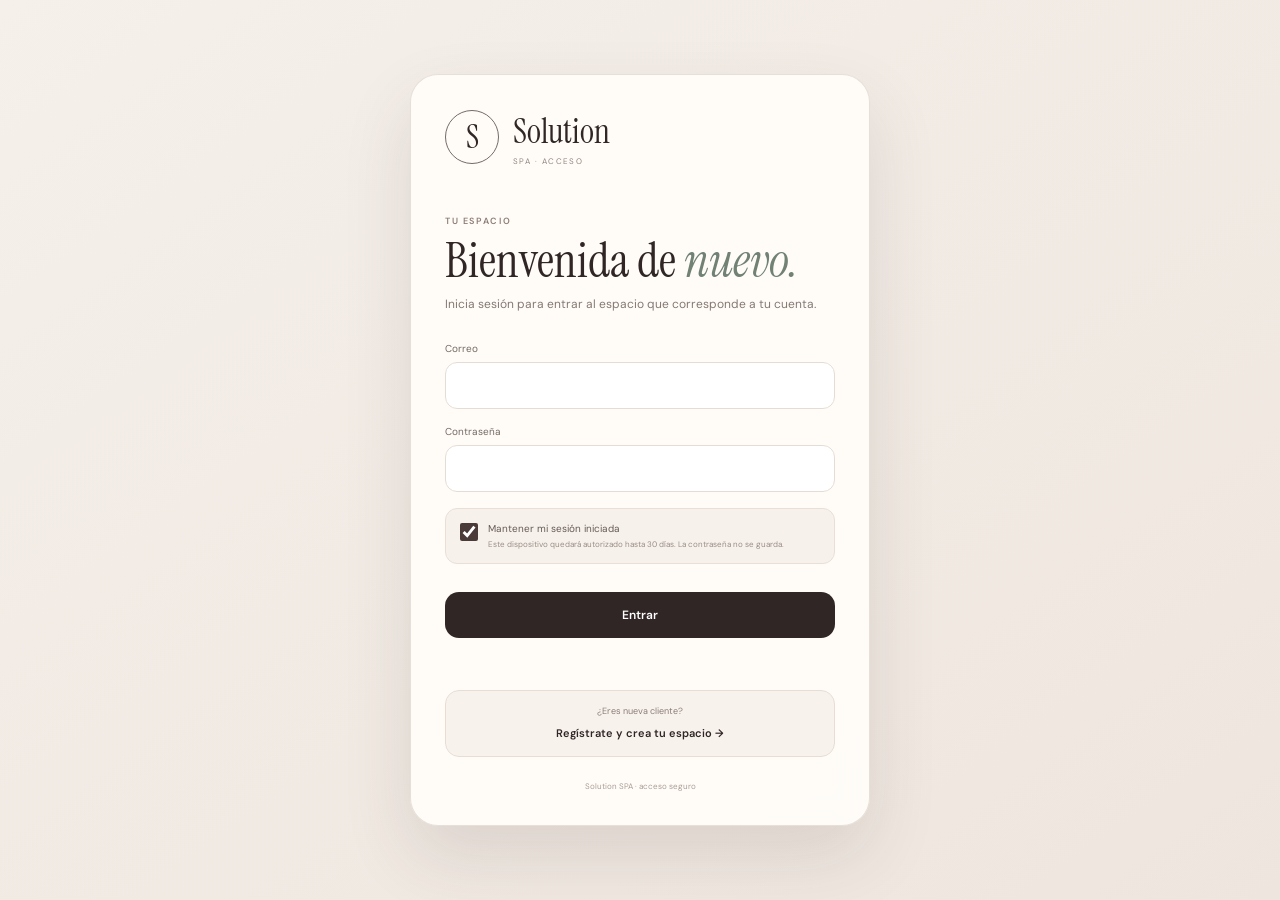
==== admin/index.html @ 6af40afe "Bump admin modal stylesheet version" ====
<!doctype html>
<html lang="es-MX">
<head>
<meta charset="UTF-8"><meta name="viewport" content="width=device-width,initial-scale=1">
<meta http-equiv="Cache-Control" content="no-cache, no-store, must-revalidate"><meta http-equiv="Pragma" content="no-cache"><meta http-equiv="Expires" content="0">
<title>Solution SPA · Gestión</title>
<link rel="preconnect" href="https://fonts.googleapis.com"><link rel="preconnect" href="https://fonts.gstatic.com" crossorigin>
<link href="https://fonts.googleapis.com/css2?family=DM+Sans:wght@400;500;600&family=Instrument+Serif:ital@0;1&display=swap" rel="stylesheet">
<link rel="stylesheet" href="admin-v2.css?v=20260823-modal-scroll"><link rel="stylesheet" href="ux-enhancements.css?v=20260823-web1">
<style>
.calendar-day:not(.has-appointments) .day-count{display:none!important}.calendar-day.has-appointments:not(.is-selected){background:#fbf3ef;border-color:#d8b3a8;box-shadow:inset 0 0 0 1px rgba(197,142,130,.15)}.calendar-day.has-appointments .day-count{display:grid;place-items:center;min-width:24px;height:24px;padding:0 7px;border-radius:999px;background:#b97f70;color:#fff;font-size:9px;font-weight:700;box-shadow:0 4px 10px rgba(121,78,68,.22)}.calendar-day.is-selected.has-appointments .day-count{background:#f0c8bd;color:#302626;box-shadow:none}.client-open{width:100%;border:0;background:transparent;color:inherit;text-align:left;cursor:pointer;font:inherit;appearance:none;-webkit-appearance:none}.client-open:hover{background:#faf5f1}.client-open:focus-visible{outline:2px solid #9f7f74;outline-offset:2px}.client-detail-grid{display:grid;grid-template-columns:1fr 1fr;gap:10px;margin:22px 0 12px}.detail-item{background:#f7f1ec;border:1px solid #eadfd7;padding:16px;min-width:0}.detail-item small,.detail-notes small{display:block;font-size:8px;letter-spacing:.14em;color:#8d7a72;margin-bottom:7px}.detail-item strong{display:block;font-size:12px;font-weight:500;overflow-wrap:anywhere}.detail-notes{border-top:1px solid #eadfd7;margin-top:18px;padding-top:18px}.detail-notes p{font-size:11px;line-height:1.65;color:#665b56;margin:0;white-space:pre-wrap}.web-requests{margin-bottom:18px}.request-row{display:grid;grid-template-columns:1.2fr 1fr 1.3fr auto;gap:12px;align-items:center;padding:14px 16px;border-bottom:1px solid #eadfd7}.request-row:last-child{border-bottom:0}.request-row b{font-size:11px}.request-row span,.request-row small{font-size:9px;color:#81736d}.request-actions{display:flex;gap:6px}.request-actions button{border:1px solid #dfd2ca;background:#fff;padding:8px 10px;font:600 8px 'DM Sans',sans-serif;cursor:pointer}.request-actions button.primary{background:#302626;color:#fff;border-color:#302626}.request-new{display:inline-block;width:7px;height:7px;border-radius:50%;background:#b97f70;margin-right:6px}.top-actions{display:flex;align-items:center;justify-self:end;gap:10px}.session-slot{display:flex;align-items:center}.spa-session-actions{display:flex;align-items:center;gap:6px;white-space:nowrap}@media(max-width:850px){.top-actions{gap:5px}.spa-role-badge{display:none}.spa-logout{font-size:9px!important;padding:6px!important}}@media(max-width:760px){.request-row{grid-template-columns:1fr;gap:5px}.request-actions{margin-top:5px}}@media(max-width:520px){.client-detail-grid{grid-template-columns:1fr}}@media(max-width:380px){.calendar-day.has-appointments .day-count{font-size:7px!important;min-width:20px!important;width:auto!important;height:20px!important;padding:0 5px!important}.calendar-day:not(.has-appointments) .day-count{display:none!important}}
</style><script src="auth-guard.js?v=20260823-2236"></script>
</head><body>
<header class="topbar"><div class="logo"><b>S</b><span>Solution<small>SPA · GESTIÓN</small></span></div><nav class="topnav"><button class="active" data-view="home">Inicio</button><button data-view="agenda">Agenda</button><button data-view="clients">Clientes</button><button data-view="services">Servicios</button></nav><div class="top-actions"><button class="new topnew" id="contextAdd" aria-label="Nueva cita">＋ <span>Nueva cita</span></button><div class="session-slot" id="sessionSlot"></div></div></header>
<main><header class="pagehead"><div><p class="kicker" id="currentDate">HOY</p><h1>Buenos días, <em>Solution.</em></h1></div></header>
<section id="home" class="view active"><div class="stats"><article><small>CITAS DE HOY</small><strong id="todayCount">0</strong><p id="todayPending">Sin citas registradas</p></article><article><small>CLIENTES ACTIVOS</small><strong id="clientCount">0</strong><p>Registrados en el sistema</p></article><article><small>SERVICIOS ACTIVOS</small><strong id="serviceCount">0</strong><p>Disponibles para agendar</p></article><article><small>PRÓXIMA CITA</small><strong id="nextTime">—</strong><p id="nextClient">Sin cita próxima</p></article></div><div class="grid"><section class="panel schedule"><div class="panelhead"><div><span>PRÓXIMAS</span><h2>Tu agenda</h2></div><button data-go="agenda">Ver agenda →</button></div><div id="homeAgenda"><p class="empty-note">Consultando próximas citas…</p></div></section><section class="panel focus"><span>EN FOCO</span><h2>Una experiencia que también se administra bonito.</h2><p>Clientes, citas y tratamientos en un solo lugar, sin perder el toque personal de Solution.</p><div class="orb">S</div></section></div></section>
<section id="agenda" class="view"><div class="title"><span>ORGANIZACIÓN</span><h2>Agenda</h2><p>Primero ves el mes completo. Toca cualquier día para revisar sus citas.</p></div><section class="calendar-shell panel"><div class="calendar-head"><button type="button" class="month-nav" id="prevMonth" aria-label="Mes anterior">←</button><div><span>CALENDARIO</span><h3 id="calendarMonth">Mes</h3></div><button type="button" class="month-nav" id="nextMonth" aria-label="Mes siguiente">→</button></div><div class="weekdays" aria-hidden="true"><span>Lun</span><span>Mar</span><span>Mié</span><span>Jue</span><span>Vie</span><span>Sáb</span><span>Dom</span></div><div class="calendar-grid" id="calendarGrid" aria-label="Calendario mensual"></div></section><section class="day-detail panel"><div class="panelhead"><div><span>DÍA SELECCIONADO</span><h2 id="selectedDayTitle">Hoy</h2></div><small id="selectedDayCount">0 citas</small></div><div class="list" id="agendaList"><p class="empty-note">No hay citas registradas para este día.</p></div></section></section>
<section id="clients" class="view"><div class="title"><span>RELACIONES</span><h2>Clientes</h2><p>Historia y seguimiento, sin hojas sueltas.</p></div><section class="panel web-requests"><div class="panelhead"><div><span>DESDE LA WEB</span><h2>Solicitudes de valoración</h2></div><small id="webRequestCount">0 nuevas</small></div><div id="webRequests"><p class="empty-note">No hay solicitudes nuevas.</p></div></section><div class="panel"><div id="clientsList" class="clients"><p class="loading">Consultando clientes…</p></div></div></section><section id="services" class="view"><div class="title"><span>PROTOCOLOS</span><h2>Servicios</h2><p>La carta de tratamientos registrada en el sistema.</p></div><div class="servicecards"><p class="empty-note">Aún no hay servicios registrados.</p></div></section></main>
<div class="modal" id="modal"><form id="contextForm"><button type="button" class="close">×</button><span id="modalEyebrow">NUEVA RESERVA</span><h2 id="modalTitle">Crear cita</h2><div id="modalFields"></div><button class="save" id="modalSave" type="submit">Guardar</button><p class="pilot" id="modalStatus"></p></form></div>
<script src="admin.js?v=20260823-web1"></script><script src="ux-enhancements.js?v=20260823-web1"></script><script src="admin-enhancements.js?v=20260823-web1"></script><script src="web-requests.js?v=20260823-web1"></script></body></html>
---- admin/admin-v2.css ----
:root{--ink:#302626;--cream:#f4efe9;--paper:#fffdf9;--rose:#c58e82;--sage:#718174;--line:#e5ddd5;--serif:'Instrument Serif',serif;--sans:'DM Sans',sans-serif}*{box-sizing:border-box}body{margin:0;background:var(--cream);color:var(--ink);font-family:var(--sans);padding-top:122px}button,input,select,textarea{font:inherit}.topbar{position:fixed;top:16px;left:50%;transform:translateX(-50%);width:min(1180px,calc(100% - 28px));height:72px;background:rgba(255,253,249,.95);backdrop-filter:blur(16px);border:1px solid rgba(48,38,38,.1);box-shadow:0 14px 34px rgba(48,38,38,.09);display:grid;grid-template-columns:auto 1fr auto;align-items:center;padding:0 16px 0 18px;z-index:20;border-radius:22px}.logo{display:flex;align-items:center;gap:10px}.logo>b{width:42px;height:42px;border:1px solid #786a65;border-radius:50%;display:grid;place-items:center;font:25px var(--serif)}.logo span{font:24px var(--serif)}.logo small{display:block;font:7px var(--sans);letter-spacing:.18em;margin-top:3px;opacity:.65}.topnav{display:flex;justify-content:center;gap:7px}.topnav button{border:0;background:transparent;color:#7f726d;padding:11px 15px;border-radius:12px;font-size:12px;cursor:pointer;appearance:none;-webkit-appearance:none;box-shadow:none}.topnav button.active{background:#453a38;color:#fff}.new,.save{border:0;background:var(--ink);color:white;padding:15px 20px;cursor:pointer;appearance:none;-webkit-appearance:none}.topnew{border-radius:14px;font-size:11px;white-space:nowrap;position:relative;transition:transform .22s ease,background .22s ease}.topnew span{font:inherit;transition:opacity .16s ease,transform .22s ease}.topnew::after{content:'◷';position:absolute;right:-5px;top:-5px;width:18px;height:18px;border-radius:50%;display:grid;place-items:center;background:var(--rose);color:#fff;font-size:9px;line-height:1;box-shadow:0 3px 8px rgba(48,38,38,.18);transition:transform .25s ease,background .25s ease}.topnew[data-kind="client"]::after{content:'♡';background:var(--sage)}.topnew[data-kind="service"]::after{content:'✦';background:var(--rose)}.topnew[data-kind="appointment"]::after{content:'◷';background:#9f7f74}.topnew.context-change{animation:contextBump .34s cubic-bezier(.2,.8,.2,1)}.topnew.context-change span{animation:labelSlide .34s ease}.topnew.context-change::after{animation:badgePop .34s ease}main{padding:30px clamp(28px,5vw,76px) 70px;max-width:1600px;margin:auto}.pagehead{display:flex;justify-content:space-between;align-items:end;margin-bottom:45px}.kicker,.title>span,.panelhead span,.focus>span,.modal form>span,.calendar-head span{font-size:9px;letter-spacing:.18em;font-weight:600;color:#8d7a72}h1{font:50px/1 var(--serif);margin:9px 0 0;font-weight:400}h1 em{color:var(--sage);font-weight:400}.stats{display:grid;grid-template-columns:repeat(4,1fr);gap:12px}.stats article{background:var(--paper);padding:24px;border:1px solid #eee7df}.stats small{font-size:8px;letter-spacing:.14em;color:#8a7c76}.stats strong{display:block;font:42px var(--serif);margin:13px 0 7px}.stats p{font-size:9px;color:#8b7c75;margin:0}.stats p b{color:var(--sage)}.grid{display:grid;grid-template-columns:1.7fr .8fr;gap:14px;margin-top:14px}.panel{background:var(--paper);border:1px solid #eee7df;padding:28px}.panelhead{display:flex;justify-content:space-between;align-items:end;border-bottom:1px solid var(--line);padding-bottom:22px}.panelhead h2,.title h2,.modal h2{font:38px var(--serif);font-weight:400;margin:5px 0 0}.panelhead button{border:0;background:none;font-size:10px;cursor:pointer}.appointment{display:grid;grid-template-columns:65px 10px 1fr auto;gap:15px;align-items:center;padding:21px 0;border-bottom:1px solid #eee7df}.appointment:last-child{border:0}.appointment time{font:20px var(--serif)}.appointment time small{display:block;font:8px var(--sans);color:#9b8d86;margin-top:3px}.appointment>i{width:7px;height:7px;border-radius:50%;background:var(--sage)}.appointment div{display:grid;gap:4px}.appointment b{font-size:12px;font-weight:500}.appointment span{font-size:9px;color:#8b7e78}.appointment mark{background:#e7eee8;color:#627466;padding:6px 9px;border-radius:20px;font-size:8px}.appointment.muted>i{background:#d6ad9f}.appointment.muted mark{background:#f4e8e3;color:#9c7064}.focus{background:#d9c2b8;position:relative;overflow:hidden;min-height:350px}.focus h2{font:38px/1.02 var(--serif);font-weight:400;max-width:330px;margin:25px 0 20px}.focus p{font-size:11px;line-height:1.7;max-width:300px}.orb{position:absolute;right:-45px;bottom:-55px;width:180px;height:180px;border-radius:50%;border:1px solid rgba(48,38,38,.2);display:grid;place-items:center;font:80px var(--serif);opacity:.5}.view{display:none}.view.active{display:block}.title{margin:25px 0 35px}.title h2{font-size:56px}.title p{color:#8b7e78;font-size:12px}.list{max-width:850px}.clients{display:grid}.client{display:grid;grid-template-columns:42px 1fr auto;align-items:center;gap:14px;padding:15px 0;border-bottom:1px solid var(--line)}.client i{width:40px;height:40px;border-radius:50%;background:#eadbd5;display:grid;place-items:center;font-style:normal;font:17px var(--serif)}.client b{font-size:12px}.client span{display:block;font-size:9px;color:#948680;margin-top:3px}.client small{color:var(--sage)}.loading{font-size:11px;color:#8b7e78}.servicecards{display:grid;grid-template-columns:repeat(2,1fr);gap:12px}.servicecards article{background:var(--paper);padding:35px;min-height:180px;display:flex;flex-direction:column;border:1px solid #eee7df}.servicecards i{font-style:normal;color:var(--rose);font-size:24px}.servicecards b{font:27px var(--serif);font-weight:400;margin-top:auto}.servicecards span{font-size:9px;color:#8b7e78;margin-top:5px}.calendar-shell{max-width:980px}.calendar-head{display:grid;grid-template-columns:44px 1fr 44px;align-items:center;gap:14px;margin-bottom:24px}.calendar-head>div{text-align:center}.calendar-head h3{font:42px/1 var(--serif);font-weight:400;margin:5px 0 0;text-transform:capitalize}.month-nav{width:44px;height:44px;border:1px solid var(--line);background:#f7f1ec;color:var(--ink);border-radius:50%;cursor:pointer;font-size:18px;appearance:none}.weekdays,.calendar-grid{display:grid;grid-template-columns:repeat(7,minmax(0,1fr));gap:6px}.weekdays{margin-bottom:6px}.weekdays span{text-align:center;font-size:8px;letter-spacing:.08em;color:#9b8d86;padding:6px 0}.calendar-day{border:1px solid #eee7df;background:#fffdf9;color:var(--ink);min-height:96px;padding:10px;display:flex;flex-direction:column;align-items:flex-start;justify-content:space-between;cursor:pointer;appearance:none;text-align:left;transition:background .15s ease,border-color .15s ease,transform .15s ease}.calendar-day .day-number{font:22px var(--serif)}.calendar-day .day-count{font-size:8px;color:#8b7e78;background:#f2ebe5;padding:5px 7px;border-radius:999px}.calendar-day.has-appointments .day-count{background:#e6ede7;color:#607466;font-weight:600}.calendar-day.is-today{border-color:#9b887f}.calendar-day.is-today .day-number::after{content:' · hoy';font:7px var(--sans);letter-spacing:.08em;color:#8b7e78;text-transform:uppercase}.calendar-day.is-selected{background:#453a38;color:#fff;border-color:#453a38;transform:translateY(-1px)}.calendar-day.is-selected .day-count{background:#665854;color:#fff}.calendar-day.is-selected .day-number::after{color:#d9cbc5}.calendar-blank{min-height:96px;background:transparent;border:0}.day-detail{max-width:980px;margin-top:14px}.day-detail .panelhead small{font-size:9px;color:#8b7e78;font-weight:500}.day-detail .list{max-width:none}.modal{position:fixed;inset:0;background:rgba(36,29,29,.45);backdrop-filter:blur(7px);z-index:30;display:none;align-items:flex-start;justify-items:center;padding:20px;overflow-y:auto;overscroll-behavior:contain;-webkit-overflow-scrolling:touch}.modal.open{display:grid}.modal form{background:var(--paper);width:min(480px,100%);padding:38px;position:relative;margin:auto 0;max-height:none}.close{position:absolute;right:20px;top:18px;border:0;background:none;font-size:25px;cursor:pointer}.modal label{display:grid;gap:7px;font-size:9px;margin:18px 0}.modal input,.modal select,.modal textarea{border:1px solid var(--line);background:white;padding:13px;color:var(--ink);width:100%;border-radius:0}.modal textarea{min-height:84px;resize:vertical}.row{display:grid;grid-template-columns:1fr 1fr;gap:10px}.save{width:100%;margin-top:8px}.pilot{text-align:center;font-size:9px;color:#a0928b;min-height:14px}.pilot.error{color:#9b5f52}.pilot.success{color:#5f7564}.empty-note{background:#f6f0eb;border:1px solid #eadfd7;padding:14px;font-size:10px;line-height:1.6;color:#786b65;margin:16px 0}.save:disabled{opacity:.35;cursor:not-allowed}@keyframes contextBump{0%{transform:scale(1)}45%{transform:scale(1.08) rotate(2deg)}100%{transform:scale(1)}}@keyframes labelSlide{0%{opacity:.35;transform:translateY(4px)}100%{opacity:1;transform:translateY(0)}}@keyframes badgePop{0%{transform:scale(.55) rotate(-18deg)}70%{transform:scale(1.16) rotate(6deg)}100%{transform:scale(1) rotate(0)}}@media(hover:hover) and (pointer:fine){.calendar-day:hover{border-color:#cbbdb5;background:#faf5f1}.calendar-day.is-selected:hover{background:#453a38}}@media(prefers-reduced-motion:reduce){.topnew,.topnew span,.topnew::after,.calendar-day{transition:none}.topnew.context-change,.topnew.context-change span,.topnew.context-change::after{animation:none}}@media(max-width:850px){body{padding-top:184px}.topbar{top:10px;height:auto;min-height:68px;width:calc(100% - 18px);display:grid;grid-template-columns:1fr auto;padding:10px 12px;border-radius:18px;gap:10px}.logo span{font-size:20px}.logo small{display:none}.topnew{justify-self:end;font-size:0;width:42px;height:42px;padding:0;border-radius:50%}.topnew>span{display:none}.topnew::before{content:'+';font-size:26px;line-height:1}.topnew::after{right:-4px;top:-4px;width:17px;height:17px;font-size:8px;border:2px solid var(--paper)}.topnav{grid-column:1/-1;width:100%;display:grid;grid-template-columns:repeat(4,minmax(0,1fr));gap:4px;background:#f0e9e3;padding:4px;border-radius:14px}.topnav button{padding:10px 2px;font-size:10px;min-width:0;white-space:nowrap;border-radius:10px}.topnav button.active{background:#453a38;color:#fff}main{padding:24px 18px 60px}h1{font-size:36px}.stats{grid-template-columns:1fr 1fr}.stats article{padding:18px}.stats strong{font-size:34px}.grid{grid-template-columns:1fr}.focus{min-height:260px}.panel{padding:20px}.appointment{grid-template-columns:50px 7px 1fr}.appointment mark{display:none}.servicecards{grid-template-columns:1fr}.title h2{font-size:46px}.row{grid-template-columns:1fr}.modal{padding:12px}.modal form{padding:32px 24px;margin:8px 0 20px}.calendar-shell,.day-detail{padding:16px}.calendar-head{grid-template-columns:38px 1fr 38px;gap:8px;margin-bottom:18px}.calendar-head h3{font-size:32px}.month-nav{width:38px;height:38px}.weekdays,.calendar-grid{gap:3px}.weekdays span{font-size:7px}.calendar-day,.calendar-blank{min-height:68px}.calendar-day{padding:7px 5px}.calendar-day .day-number{font-size:18px}.calendar-day .day-count{font-size:7px;padding:4px 5px}.calendar-day.is-today .day-number::after{content:' ·';font-size:6px}.day-detail .panelhead{align-items:flex-end}.day-detail .panelhead h2{font-size:30px}}@media(max-width:380px){.calendar-day,.calendar-blank{min-height:62px}.calendar-day .day-count{font-size:0;width:7px;height:7px;padding:0;border-radius:50%;background:#d9cfc9}.calendar-day.has-appointments .day-count{font-size:7px;width:auto;height:auto;padding:3px 5px}.calendar-day .day-number{font-size:17px}}
---- admin/ux-enhancements.css ----
.ux-toast{position:fixed;left:50%;bottom:26px;transform:translate(-50%,18px);z-index:1000;max-width:min(92vw,430px);padding:12px 17px;border-radius:999px;background:#302626;color:#fff;font:600 11px 'DM Sans',sans-serif;box-shadow:0 14px 38px rgba(48,38,38,.22);opacity:0;pointer-events:none;transition:.22s ease}.ux-toast.show{opacity:1;transform:translate(-50%,0)}.ux-toast.error{background:#8c5149}.empty-note[data-ux="1"]{min-height:150px;display:flex!important;flex-direction:column;align-items:center;justify-content:center;text-align:center;gap:7px;padding:28px!important;color:#8b7e78}.empty-note[data-ux="1"] .empty-icon{width:40px;height:40px;border-radius:50%;display:grid;place-items:center;background:#f2e6e1;color:#a46f62;font-size:18px;margin-bottom:4px}.empty-note[data-ux="1"] b{font:24px 'Instrument Serif',serif;font-weight:400;color:#403535}.empty-note[data-ux="1"] small{font-size:9px;line-height:1.55;max-width:260px}.field-error{border-color:#a65d52!important;box-shadow:0 0 0 3px rgba(166,93,82,.1)!important}.save:disabled,.new:disabled{opacity:.55;cursor:wait}.appointment{transition:background .18s ease,transform .18s ease}.appointment[role="button"],button.appointment{cursor:pointer}.appointment[role="button"]:hover,button.appointment:hover{background:#fbf5f1}.entity-actions{display:flex;gap:8px;flex-wrap:wrap;margin:18px 0 8px}.entity-actions button{border:1px solid #dccfc8;background:#fffaf6;color:#4b3f3c;border-radius:10px;padding:10px 12px;font:600 9px 'DM Sans',sans-serif;cursor:pointer}.entity-actions button:hover{background:#f5ece7}.entity-actions .danger{border-color:#e0b7af;color:#9a5147;background:#fff8f6}.service-card-manage{border:1px solid #eee3dc;background:#fffdf9;color:#302626;padding:28px;text-align:left;display:flex;flex-direction:column;min-height:170px;cursor:pointer;transition:.18s ease}.service-card-manage:hover{transform:translateY(-2px);box-shadow:0 10px 24px rgba(68,49,45,.08)}.service-card-manage i{font-style:normal;color:#c58e82;font-size:22px}.service-card-manage b{font:27px 'Instrument Serif',serif;font-weight:400;margin-top:auto}.service-card-manage span,.service-card-manage small{font-size:9px;color:#8b7e78;margin-top:5px}.service-card-manage.inactive{opacity:.58}.toggle-line{display:flex!important;grid-template-columns:auto 1fr!important;align-items:center!important;gap:9px!important}.toggle-line input{width:auto!important}.appointment-open{display:block;width:100%;border:0;background:transparent;padding:0;text-align:left;color:inherit}.client-search{margin-bottom:14px}.client-search input{width:100%;border:1px solid #e4d9d2;background:#fffdf9;padding:13px 14px;border-radius:12px}.history-row{width:100%;display:flex;justify-content:space-between;gap:12px;border:0;border-bottom:1px solid #eee3dc;background:transparent;padding:12px 0;text-align:left;color:inherit;cursor:pointer}.history-row span{font-size:9px;color:#8b7e78}.client-history{margin-top:22px;border-top:1px solid #eadfd7;padding-top:18px}.client-history>small{font-size:8px;letter-spacing:.14em;color:#8d7a72}@media(max-width:600px){.ux-toast{bottom:18px}.empty-note[data-ux="1"]{min-height:125px;padding:22px 14px!important}.empty-note[data-ux="1"] b{font-size:21px}.entity-actions{display:grid;grid-template-columns:1fr}.entity-actions button{width:100%}.service-card-manage{min-height:150px;padding:22px}}
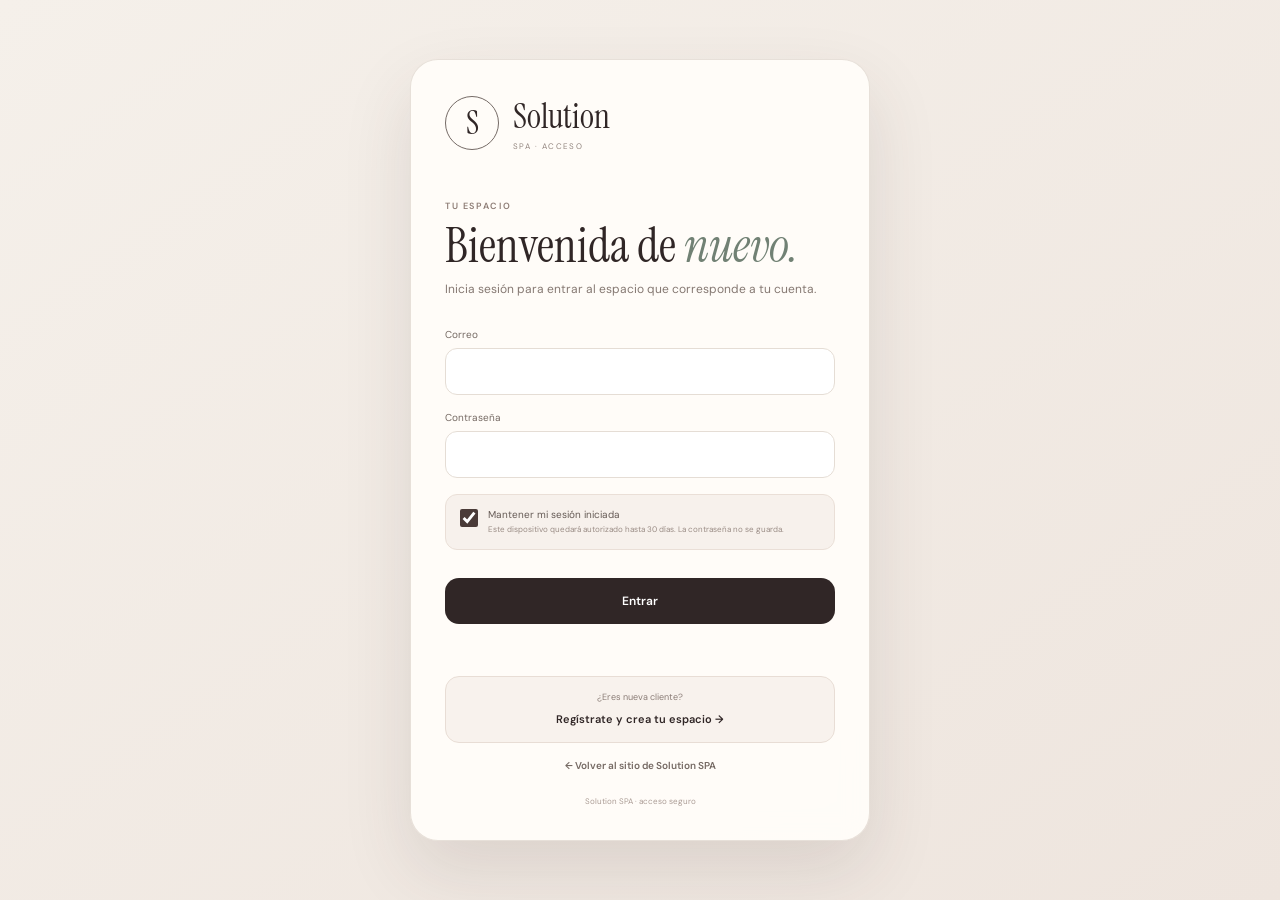
==== commit 17858f42: "Require completed appointment in payment form and bump cache" ====
--- a/admin/index.html
+++ b/admin/index.html
@@ -1,20 +1,11 @@
 <!doctype html>
-<html lang="es-MX">
-<head>
-<meta charset="UTF-8"><meta name="viewport" content="width=device-width,initial-scale=1">
-<meta http-equiv="Cache-Control" content="no-cache, no-store, must-revalidate"><meta http-equiv="Pragma" content="no-cache"><meta http-equiv="Expires" content="0">
-<title>Solution SPA · Gestión</title>
-<link rel="preconnect" href="https://fonts.googleapis.com"><link rel="preconnect" href="https://fonts.gstatic.com" crossorigin>
-<link href="https://fonts.googleapis.com/css2?family=DM+Sans:wght@400;500;600&family=Instrument+Serif:ital@0;1&display=swap" rel="stylesheet">
-<link rel="stylesheet" href="admin-v2.css?v=20260823-modal-scroll"><link rel="stylesheet" href="ux-enhancements.css?v=20260823-web1">
-<style>
-.calendar-day:not(.has-appointments) .day-count{display:none!important}.calendar-day.has-appointments:not(.is-selected){background:#fbf3ef;border-color:#d8b3a8;box-shadow:inset 0 0 0 1px rgba(197,142,130,.15)}.calendar-day.has-appointments .day-count{display:grid;place-items:center;min-width:24px;height:24px;padding:0 7px;border-radius:999px;background:#b97f70;color:#fff;font-size:9px;font-weight:700;box-shadow:0 4px 10px rgba(121,78,68,.22)}.calendar-day.is-selected.has-appointments .day-count{background:#f0c8bd;color:#302626;box-shadow:none}.client-open{width:100%;border:0;background:transparent;color:inherit;text-align:left;cursor:pointer;font:inherit;appearance:none;-webkit-appearance:none}.client-open:hover{background:#faf5f1}.client-open:focus-visible{outline:2px solid #9f7f74;outline-offset:2px}.client-detail-grid{display:grid;grid-template-columns:1fr 1fr;gap:10px;margin:22px 0 12px}.detail-item{background:#f7f1ec;border:1px solid #eadfd7;padding:16px;min-width:0}.detail-item small,.detail-notes small{display:block;font-size:8px;letter-spacing:.14em;color:#8d7a72;margin-bottom:7px}.detail-item strong{display:block;font-size:12px;font-weight:500;overflow-wrap:anywhere}.detail-notes{border-top:1px solid #eadfd7;margin-top:18px;padding-top:18px}.detail-notes p{font-size:11px;line-height:1.65;color:#665b56;margin:0;white-space:pre-wrap}.web-requests{margin-bottom:18px}.request-row{display:grid;grid-template-columns:1.2fr 1fr 1.3fr auto;gap:12px;align-items:center;padding:14px 16px;border-bottom:1px solid #eadfd7}.request-row:last-child{border-bottom:0}.request-row b{font-size:11px}.request-row span,.request-row small{font-size:9px;color:#81736d}.request-actions{display:flex;gap:6px}.request-actions button{border:1px solid #dfd2ca;background:#fff;padding:8px 10px;font:600 8px 'DM Sans',sans-serif;cursor:pointer}.request-actions button.primary{background:#302626;color:#fff;border-color:#302626}.request-new{display:inline-block;width:7px;height:7px;border-radius:50%;background:#b97f70;margin-right:6px}.top-actions{display:flex;align-items:center;justify-self:end;gap:10px}.session-slot{display:flex;align-items:center}.spa-session-actions{display:flex;align-items:center;gap:6px;white-space:nowrap}@media(max-width:850px){.top-actions{gap:5px}.spa-role-badge{display:none}.spa-logout{font-size:9px!important;padding:6px!important}}@media(max-width:760px){.request-row{grid-template-columns:1fr;gap:5px}.request-actions{margin-top:5px}}@media(max-width:520px){.client-detail-grid{grid-template-columns:1fr}}@media(max-width:380px){.calendar-day.has-appointments .day-count{font-size:7px!important;min-width:20px!important;width:auto!important;height:20px!important;padding:0 5px!important}.calendar-day:not(.has-appointments) .day-count{display:none!important}}
-</style><script src="auth-guard.js?v=20260823-2236"></script>
-</head><body>
-<header class="topbar"><div class="logo"><b>S</b><span>Solution<small>SPA · GESTIÓN</small></span></div><nav class="topnav"><button class="active" data-view="home">Inicio</button><button data-view="agenda">Agenda</button><button data-view="clients">Clientes</button><button data-view="services">Servicios</button></nav><div class="top-actions"><button class="new topnew" id="contextAdd" aria-label="Nueva cita">＋ <span>Nueva cita</span></button><div class="session-slot" id="sessionSlot"></div></div></header>
+<html lang="es-MX"><head><meta charset="UTF-8"><meta name="viewport" content="width=device-width,initial-scale=1"><meta http-equiv="Cache-Control" content="no-cache, no-store, must-revalidate"><meta http-equiv="Pragma" content="no-cache"><meta http-equiv="Expires" content="0"><title>Solution SPA · Gestión</title><link rel="preconnect" href="https://fonts.googleapis.com"><link rel="preconnect" href="https://fonts.gstatic.com" crossorigin><link href="https://fonts.googleapis.com/css2?family=DM+Sans:wght@400;500;600&family=Instrument+Serif:ital@0;1&display=swap" rel="stylesheet"><link rel="stylesheet" href="admin-v2.css?v=20260824-pay5"><link rel="stylesheet" href="ux-enhancements.css?v=20260824-pay5">
+<style>.calendar-day:not(.has-appointments) .day-count{display:none!important}.calendar-day.has-appointments:not(.is-selected){background:#fbf3ef;border-color:#d8b3a8;box-shadow:inset 0 0 0 1px rgba(197,142,130,.15)}.calendar-day.has-appointments .day-count{display:grid;place-items:center;min-width:24px;height:24px;padding:0 7px;border-radius:999px;background:#b97f70;color:#fff;font-size:9px;font-weight:700}.calendar-day.is-selected.has-appointments .day-count{background:#f0c8bd;color:#302626}.client-open{width:100%;border:0;background:transparent;color:inherit;text-align:left;cursor:pointer;font:inherit}.client-detail-grid{display:grid;grid-template-columns:1fr 1fr;gap:10px;margin:22px 0 12px}.detail-item{background:#f7f1ec;border:1px solid #eadfd7;padding:16px;min-width:0}.detail-item small,.detail-notes small{display:block;font-size:8px;letter-spacing:.14em;color:#8d7a72;margin-bottom:7px}.detail-item strong{display:block;font-size:12px;font-weight:500;overflow-wrap:anywhere}.detail-notes{border-top:1px solid #eadfd7;margin-top:18px;padding-top:18px}.detail-notes p{font-size:11px;line-height:1.65;color:#665b56;margin:0;white-space:pre-wrap}.web-requests{margin-bottom:18px}.request-row{display:grid;grid-template-columns:1.2fr 1fr 1.3fr auto;gap:12px;align-items:center;padding:14px 16px;border-bottom:1px solid #eadfd7}.request-row:last-child{border-bottom:0}.request-row b{font-size:11px}.request-row span,.request-row small{font-size:9px;color:#81736d}.request-actions{display:flex;gap:6px}.request-actions button{border:1px solid #dfd2ca;background:#fff;padding:8px 10px;font:600 8px 'DM Sans',sans-serif;cursor:pointer}.request-actions button.primary{background:#302626;color:#fff;border-color:#302626}.request-new{display:inline-block;width:7px;height:7px;border-radius:50%;background:#b97f70;margin-right:6px}.top-actions{display:flex;align-items:center;justify-self:end;gap:10px}.session-slot{display:flex;align-items:center}.spa-session-actions{display:flex;align-items:center;gap:6px;white-space:nowrap}.payments-admin-grid{display:grid;grid-template-columns:.8fr 1.2fr;gap:18px}.payment-form{display:grid;gap:12px}.payment-form label{display:grid;gap:6px;font-size:9px;color:#756963}.payment-form input,.payment-form select{width:100%;padding:12px;border:1px solid #dfd2ca;background:#fff;font:10px 'DM Sans'}.payment-form button{border:0;background:#302626;color:#fff;padding:13px;font:600 10px 'DM Sans';cursor:pointer}.payment-form button:disabled{opacity:.45;cursor:not-allowed}.payment-admin-row{display:grid;grid-template-columns:1.2fr 1fr .7fr .7fr;gap:10px;padding:12px 0;border-bottom:1px solid #eadfd7;font-size:10px}.payment-admin-row small{color:#81736d}.payment-status{min-height:18px;font-size:9px}.topnav{overflow-x:auto;scrollbar-width:none}.topnav::-webkit-scrollbar{display:none}@media(max-width:850px){.top-actions{gap:5px}.spa-role-badge{display:none}.spa-logout{font-size:9px!important;padding:6px!important}}@media(max-width:760px){.request-row,.payments-admin-grid{grid-template-columns:1fr}.request-actions{margin-top:5px}.payment-admin-row{grid-template-columns:1fr auto}.payment-admin-row small{grid-column:1/-1}}@media(max-width:520px){.client-detail-grid{grid-template-columns:1fr}}</style><script src="auth-guard.js?v=20260824-pay5"></script></head><body>
+<header class="topbar"><div class="logo"><b>S</b><span>Solution<small>SPA · GESTIÓN</small></span></div><nav class="topnav"><button class="active" data-view="home">Inicio</button><button data-view="agenda">Agenda</button><button data-view="clients">Clientes</button><button data-view="services">Servicios</button><button data-view="payments">Pagos</button></nav><div class="top-actions"><button class="new topnew" id="contextAdd" aria-label="Nueva cita">＋ <span>Nueva cita</span></button><div class="session-slot" id="sessionSlot"></div></div></header>
 <main><header class="pagehead"><div><p class="kicker" id="currentDate">HOY</p><h1>Buenos días, <em>Solution.</em></h1></div></header>
-<section id="home" class="view active"><div class="stats"><article><small>CITAS DE HOY</small><strong id="todayCount">0</strong><p id="todayPending">Sin citas registradas</p></article><article><small>CLIENTES ACTIVOS</small><strong id="clientCount">0</strong><p>Registrados en el sistema</p></article><article><small>SERVICIOS ACTIVOS</small><strong id="serviceCount">0</strong><p>Disponibles para agendar</p></article><article><small>PRÓXIMA CITA</small><strong id="nextTime">—</strong><p id="nextClient">Sin cita próxima</p></article></div><div class="grid"><section class="panel schedule"><div class="panelhead"><div><span>PRÓXIMAS</span><h2>Tu agenda</h2></div><button data-go="agenda">Ver agenda →</button></div><div id="homeAgenda"><p class="empty-note">Consultando próximas citas…</p></div></section><section class="panel focus"><span>EN FOCO</span><h2>Una experiencia que también se administra bonito.</h2><p>Clientes, citas y tratamientos en un solo lugar, sin perder el toque personal de Solution.</p><div class="orb">S</div></section></div></section>
-<section id="agenda" class="view"><div class="title"><span>ORGANIZACIÓN</span><h2>Agenda</h2><p>Primero ves el mes completo. Toca cualquier día para revisar sus citas.</p></div><section class="calendar-shell panel"><div class="calendar-head"><button type="button" class="month-nav" id="prevMonth" aria-label="Mes anterior">←</button><div><span>CALENDARIO</span><h3 id="calendarMonth">Mes</h3></div><button type="button" class="month-nav" id="nextMonth" aria-label="Mes siguiente">→</button></div><div class="weekdays" aria-hidden="true"><span>Lun</span><span>Mar</span><span>Mié</span><span>Jue</span><span>Vie</span><span>Sáb</span><span>Dom</span></div><div class="calendar-grid" id="calendarGrid" aria-label="Calendario mensual"></div></section><section class="day-detail panel"><div class="panelhead"><div><span>DÍA SELECCIONADO</span><h2 id="selectedDayTitle">Hoy</h2></div><small id="selectedDayCount">0 citas</small></div><div class="list" id="agendaList"><p class="empty-note">No hay citas registradas para este día.</p></div></section></section>
-<section id="clients" class="view"><div class="title"><span>RELACIONES</span><h2>Clientes</h2><p>Historia y seguimiento, sin hojas sueltas.</p></div><section class="panel web-requests"><div class="panelhead"><div><span>DESDE LA WEB</span><h2>Solicitudes de valoración</h2></div><small id="webRequestCount">0 nuevas</small></div><div id="webRequests"><p class="empty-note">No hay solicitudes nuevas.</p></div></section><div class="panel"><div id="clientsList" class="clients"><p class="loading">Consultando clientes…</p></div></div></section><section id="services" class="view"><div class="title"><span>PROTOCOLOS</span><h2>Servicios</h2><p>La carta de tratamientos registrada en el sistema.</p></div><div class="servicecards"><p class="empty-note">Aún no hay servicios registrados.</p></div></section></main>
-<div class="modal" id="modal"><form id="contextForm"><button type="button" class="close">×</button><span id="modalEyebrow">NUEVA RESERVA</span><h2 id="modalTitle">Crear cita</h2><div id="modalFields"></div><button class="save" id="modalSave" type="submit">Guardar</button><p class="pilot" id="modalStatus"></p></form></div>
-<script src="admin.js?v=20260823-web1"></script><script src="ux-enhancements.js?v=20260823-web1"></script><script src="admin-enhancements.js?v=20260823-web1"></script><script src="web-requests.js?v=20260823-web1"></script></body></html>+<section id="home" class="view active"><div class="stats"><article><small>CITAS DE HOY</small><strong id="todayCount">0</strong><p id="todayPending">Sin citas registradas</p></article><article><small>CLIENTES ACTIVOS</small><strong id="clientCount">0</strong><p>Registrados en el sistema</p></article><article><small>SERVICIOS ACTIVOS</small><strong id="serviceCount">0</strong><p>Disponibles para agendar</p></article><article><small>PRÓXIMA CITA</small><strong id="nextTime">—</strong><p id="nextClient">Sin cita próxima</p></article></div><div class="grid"><section class="panel schedule"><div class="panelhead"><div><span>PRÓXIMAS</span><h2>Tu agenda</h2></div><button data-go="agenda">Ver agenda →</button></div><div id="homeAgenda"><p class="empty-note">Consultando próximas citas…</p></div></section><section class="panel focus"><span>EN FOCO</span><h2>Una experiencia que también se administra bonito.</h2><p>Clientes, citas y tratamientos en un solo lugar.</p><div class="orb">S</div></section></div></section>
+<section id="agenda" class="view"><div class="title"><span>ORGANIZACIÓN</span><h2>Agenda</h2><p>Primero ves el mes completo. Toca cualquier día para revisar sus citas.</p></div><section class="calendar-shell panel"><div class="calendar-head"><button type="button" class="month-nav" id="prevMonth">←</button><div><span>CALENDARIO</span><h3 id="calendarMonth">Mes</h3></div><button type="button" class="month-nav" id="nextMonth">→</button></div><div class="weekdays"><span>Lun</span><span>Mar</span><span>Mié</span><span>Jue</span><span>Vie</span><span>Sáb</span><span>Dom</span></div><div class="calendar-grid" id="calendarGrid"></div></section><section class="day-detail panel"><div class="panelhead"><div><span>DÍA SELECCIONADO</span><h2 id="selectedDayTitle">Hoy</h2></div><small id="selectedDayCount">0 citas</small></div><div class="list" id="agendaList"><p class="empty-note">No hay citas registradas para este día.</p></div></section></section>
+<section id="clients" class="view"><div class="title"><span>RELACIONES</span><h2>Clientes</h2><p>Historia y seguimiento, sin hojas sueltas.</p></div><section class="panel web-requests"><div class="panelhead"><div><span>DESDE LA WEB</span><h2>Solicitudes de valoración</h2></div><small id="webRequestCount">0 nuevas</small></div><div id="webRequests"><p class="empty-note">No hay solicitudes nuevas.</p></div></section><div class="panel"><div id="clientsList" class="clients"><p class="loading">Consultando clientes…</p></div></div></section>
+<section id="services" class="view"><div class="title"><span>PROTOCOLOS</span><h2>Servicios</h2><p>La carta de tratamientos registrada en el sistema.</p></div><div class="servicecards"><p class="empty-note">Aún no hay servicios registrados.</p></div></section>
+<section id="payments" class="view"><div class="title"><span>CAJA</span><h2>Pagos</h2><p>Los cobros solo pueden registrarse después de marcar una cita como realizada.</p></div><div class="payments-admin-grid"><section class="panel"><div class="panelhead"><div><span>NUEVO MOVIMIENTO</span><h2>Registrar pago</h2></div></div><form id="paymentForm" class="payment-form"><label>Cliente<select id="paymentClient" required><option value="">Selecciona cliente</option></select></label><label>Cita realizada<select id="paymentAppointment" required><option value="">Selecciona primero un cliente</option></select></label><label>Importe<input id="paymentAmount" type="number" min="0.01" step="0.01" required placeholder="0.00"></label><label>Método<select id="paymentMethod"><option value="cash">Efectivo</option><option value="card">Tarjeta</option><option value="transfer">Transferencia</option><option value="other">Otro</option></select></label><label>Referencia <small>(opcional)</small><input id="paymentReference" maxlength="180" placeholder="Folio o nota"></label><button type="submit" disabled>Registrar pago</button><div id="paymentStatus" class="payment-status"></div></form></section><section class="panel"><div class="panelhead"><div><span>MOVIMIENTOS</span><h2>Historial de pagos</h2></div><button type="button" id="refreshPayments">Actualizar</button></div><div id="adminPayments"><p class="empty-note">Abre esta pestaña para consultar los pagos.</p></div></section></div></section>
+</main><div class="modal" id="modal"><form id="contextForm"><button type="button" class="close">×</button><span id="modalEyebrow">NUEVA RESERVA</span><h2 id="modalTitle">Crear cita</h2><div id="modalFields"></div><button class="save" id="modalSave" type="submit">Guardar</button><p class="pilot" id="modalStatus"></p></form></div><script src="admin.js?v=20260824-pay5"></script><script src="ux-enhancements.js?v=20260824-pay5"></script><script src="admin-enhancements.js?v=20260824-pay5"></script><script src="web-requests.js?v=20260824-pay5"></script><script src="payments-ui.js?v=20260824-pay5"></script></body></html>
